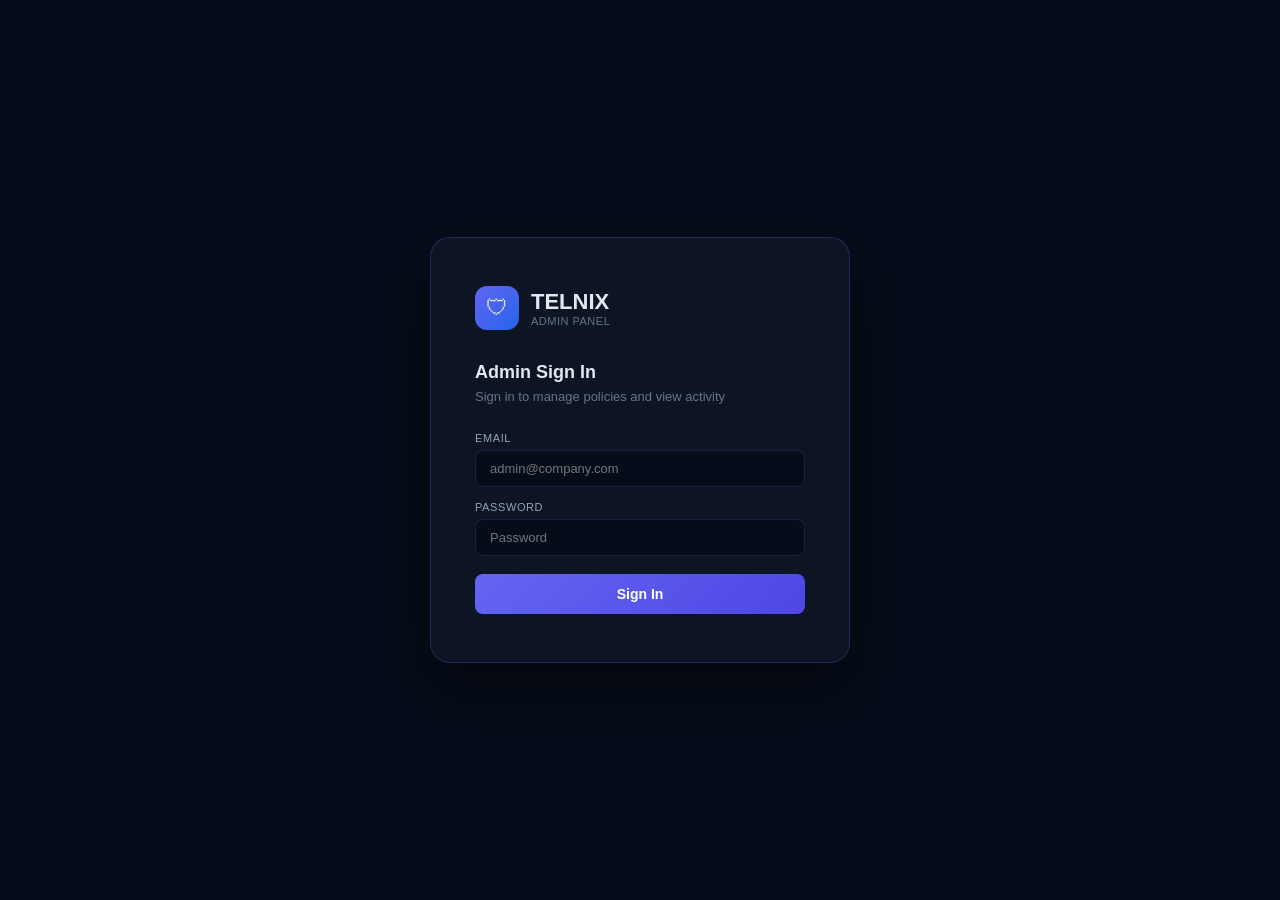
==== bypass.html @ 61a27089 "phase 3" ====
<!DOCTYPE html>
<html lang="en">
<head><meta charset="UTF-8"><meta name="viewport" content="width=device-width,initial-scale=1.0"><title>Telnix Bypass Codes</title><link rel="stylesheet" href="css/styles.css"></head>
<body><script type="module" src="js/bypassPage.js"></script></body>
</html>
---- css/styles.css ----
*,*::before,*::after{margin:0;padding:0;box-sizing:border-box}
body{background:#060d1a;font-family:-apple-system,BlinkMacSystemFont,"Segoe UI",Arial,sans-serif;color:#e2e8f0;min-height:100vh;font-size:14px}
#login-screen{display:flex;align-items:center;justify-content:center;min-height:100vh}
.login-card{background:#0d1424;border:1px solid rgba(99,102,241,.25);border-radius:20px;padding:48px 44px;width:420px;box-shadow:0 25px 60px rgba(0,0,0,.5)}
.logo-row{display:flex;align-items:center;gap:12px;margin-bottom:32px}
.logo-icon{width:44px;height:44px;background:linear-gradient(135deg,#6366f1,#2563eb);border-radius:12px;display:flex;align-items:center;justify-content:center;font-size:22px}
.logo-name{font-size:22px;font-weight:800}.logo-sub{font-size:11px;color:#64748b;letter-spacing:.5px}
h2{font-size:18px;font-weight:700;margin-bottom:6px}.sub{font-size:13px;color:#64748b;margin-bottom:28px}
label{display:block;font-size:11px;color:#94a3b8;text-transform:uppercase;letter-spacing:.6px;margin-bottom:6px}
input,select,textarea{width:100%;padding:10px 14px;background:#060d1a;border:1.5px solid rgba(99,102,241,.2);border-radius:8px;color:#e2e8f0;font-size:13px;outline:none;transition:border-color .15s;margin-bottom:14px;font-family:inherit}
input:focus,select:focus,textarea:focus{border-color:rgba(99,102,241,.6)}
textarea{resize:vertical;min-height:80px;line-height:1.6}
.btn{padding:9px 18px;border-radius:8px;font-size:13px;font-weight:600;cursor:pointer;border:none;transition:opacity .15s;display:inline-flex;align-items:center;gap:6px;font-family:inherit}
.btn:hover{opacity:.88}.btn:disabled{opacity:.5;cursor:not-allowed}
.btn-primary{background:linear-gradient(135deg,#6366f1,#4f46e5);color:#fff}
.btn-danger{background:rgba(239,68,68,.12);border:1px solid rgba(239,68,68,.3);color:#f87171}
.btn-success{background:rgba(16,185,129,.1);border:1px solid rgba(16,185,129,.3);color:#10b981}
.btn-ghost{background:transparent;border:1px solid rgba(255,255,255,.1);color:#94a3b8}
.btn-sm{padding:5px 12px;font-size:11px}
.btn-full{width:100%;padding:12px;font-size:14px;font-weight:700;margin-top:4px;justify-content:center}
.err{background:rgba(239,68,68,.08);border:1px solid rgba(239,68,68,.25);border-radius:8px;padding:10px 14px;font-size:13px;color:#f87171;margin-top:12px;display:none}
#app{display:none;flex-direction:row;min-height:100vh}
.sidebar{width:230px;background:#080f1e;border-right:1px solid rgba(255,255,255,.06);padding:20px 0;flex-shrink:0;display:flex;flex-direction:column;position:sticky;top:0;height:100vh;overflow-y:auto}
.sb-logo{padding:0 18px 18px;border-bottom:1px solid rgba(255,255,255,.06);margin-bottom:10px;display:flex;align-items:center;gap:10px}
.sb-logo .logo-icon{width:36px;height:36px;font-size:18px}.sb-logo .logo-name{font-size:18px;font-weight:800}
.sb-section{font-size:9px;color:#374151;text-transform:uppercase;letter-spacing:.8px;padding:14px 18px 4px;font-weight:700}
.nav{padding:8px 12px;font-size:13px;color:#64748b;cursor:pointer;transition:all .15s;display:flex;align-items:center;gap:8px;margin:1px 6px;border-radius:8px;user-select:none;text-decoration:none}
.nav:hover{color:#e2e8f0;background:rgba(255,255,255,.04)}.nav.active{color:#a5b4fc;background:rgba(99,102,241,.12)}
.sb-footer{margin-top:auto;padding:14px 16px;border-top:1px solid rgba(255,255,255,.06)}
.sb-user{font-size:12px;color:#94a3b8;margin-bottom:8px;word-break:break-all}
.main{flex:1;overflow-y:auto;padding:28px 32px}
.page{display:none}.page.active{display:block}
.page-header{display:flex;align-items:flex-start;justify-content:space-between;margin-bottom:24px;flex-wrap:wrap;gap:12px}
.page-title{font-size:22px;font-weight:800;color:#e2e8f0;margin-bottom:4px}
.page-sub{font-size:13px;color:#64748b}
.card{background:#0d1424;border:1px solid rgba(255,255,255,.08);border-radius:14px;padding:22px;margin-bottom:16px}
.card-title{font-size:14px;font-weight:700;color:#e2e8f0;margin-bottom:16px}
.stats{display:grid;grid-template-columns:repeat(6,1fr);gap:10px;margin-bottom:24px}
.stat{background:#0d1424;border:1px solid rgba(255,255,255,.08);border-radius:12px;padding:16px}
.dash-stat{cursor:pointer;transition:transform .1s,box-shadow .1s}
.dash-stat:hover{transform:translateY(-2px);box-shadow:0 4px 20px rgba(0,0,0,.3)}
.stat-num{font-size:26px;font-weight:800;margin-bottom:4px}
.stat-lbl{font-size:10px;color:#64748b;text-transform:uppercase;letter-spacing:.5px}
.stat-hint{font-size:9px;color:rgba(255,255,255,.2);margin-top:4px;letter-spacing:.3px}
.tbl-wrap{overflow-x:auto;border-radius:10px;border:1px solid rgba(255,255,255,.08)}
table{width:100%;border-collapse:collapse}
th{background:#0d1424;padding:10px 14px;font-size:11px;color:#64748b;text-transform:uppercase;letter-spacing:.5px;text-align:left;border-bottom:1px solid rgba(255,255,255,.08);white-space:nowrap}
td{padding:10px 14px;font-size:12px;color:#e2e8f0;border-bottom:1px solid rgba(255,255,255,.04);vertical-align:middle}
tr:last-child td{border-bottom:none}tr:hover td{background:rgba(255,255,255,.02)}
.loading{color:#64748b;font-size:13px;padding:40px;text-align:center}
.alert{padding:10px 14px;border-radius:8px;font-size:13px;margin-bottom:14px;display:none}
.alert-s{background:rgba(16,185,129,.08);border:1px solid rgba(16,185,129,.2);color:#10b981}
.alert-e{background:rgba(239,68,68,.08);border:1px solid rgba(239,68,68,.2);color:#f87171}
.badge{display:inline-block;padding:2px 8px;border-radius:10px;font-size:10px;font-weight:700;text-transform:uppercase}
.badge-block{background:rgba(239,68,68,.12);color:#f87171}
.badge-warn{background:rgba(245,158,11,.12);color:#fbbf24}
.badge-allow{background:rgba(16,185,129,.12);color:#10b981}
.badge-browse{background:rgba(96,165,250,.12);color:#60a5fa}
.badge-download{background:rgba(245,158,11,.12);color:#fbbf24}
.modal-bg{display:none;position:fixed;inset:0;background:rgba(0,0,0,.75);z-index:1000;align-items:center;justify-content:center;overflow-y:auto;padding:20px}
.modal-bg.open{display:flex}
.modal{background:#0d1424;border:1px solid rgba(99,102,241,.3);border-radius:16px;padding:28px;width:660px;max-width:96vw;max-height:90vh;overflow-y:auto}
.modal-sm{width:420px}.modal-title{font-size:16px;font-weight:800;color:#e2e8f0;margin-bottom:20px}
.modal-footer{display:flex;gap:10px;justify-content:flex-end;margin-top:20px;padding-top:16px;border-top:1px solid rgba(255,255,255,.06)}
.grid2{display:grid;grid-template-columns:1fr 1fr;gap:12px}
.type-cards{display:grid;grid-template-columns:repeat(4,1fr);gap:8px;margin-bottom:16px}
.pm-type-card{padding:10px;border-radius:10px;border:1.5px solid rgba(255,255,255,.07);cursor:pointer;text-align:center;transition:.1s}
.pm-type-card.sel{border-color:rgba(99,102,241,.5);background:rgba(99,102,241,.08)}
.type-card-icon{font-size:18px;margin-bottom:3px}.type-card-name{font-size:11px;font-weight:700;color:#e2e8f0}
.type-card-sub{font-size:9px;color:#64748b;margin-top:1px}
.action-btns,.act-btns{display:flex;gap:8px;margin-bottom:14px}
.abtn{flex:1;padding:9px;border-radius:8px;border:1.5px solid rgba(255,255,255,.08);cursor:pointer;text-align:center;font-size:12px;font-weight:700;transition:.1s;background:transparent;color:#94a3b8;font-family:inherit}
.abtn.sel-block{border-color:rgba(239,68,68,.5);background:rgba(239,68,68,.08);color:#f87171}
.abtn.sel-warn{border-color:rgba(245,158,11,.5);background:rgba(245,158,11,.08);color:#fbbf24}
.abtn.sel-allow{border-color:rgba(16,185,129,.5);background:rgba(16,185,129,.08);color:#10b981}
.abtn.sel-act{border-color:rgba(99,102,241,.5);background:rgba(99,102,241,.08);color:#a5b4fc}
.chip-wrap{display:flex;flex-wrap:wrap;gap:6px;padding:8px;background:#060d1a;border:1px solid rgba(255,255,255,.06);border-radius:8px;min-height:36px;margin-bottom:8px}
.chip{display:inline-flex;align-items:center;gap:4px;padding:3px 9px;border-radius:14px;font-size:11px;font-weight:600;background:rgba(99,102,241,.12);color:#a5b4fc;border:1px solid rgba(99,102,241,.25)}
.chip button{background:none;border:none;color:currentColor;cursor:pointer;font-size:10px;padding:0;opacity:.7}
.cat-list{max-height:180px;overflow-y:auto;background:#060d1a;border:1px solid rgba(255,255,255,.06);border-radius:8px;padding:6px}
.cat-item{display:flex;align-items:center;gap:8px;padding:6px 8px;border-radius:6px;cursor:pointer;font-size:12px;color:#94a3b8;transition:.1s}
.cat-item:hover{background:rgba(99,102,241,.1);color:#e2e8f0}.cat-item.selected{background:rgba(99,102,241,.15);color:#a5b4fc}
.cat-item input[type=checkbox]{width:14px;height:14px;accent-color:#6366f1;cursor:pointer;margin:0;flex-shrink:0}
.pol-group{background:#0a1120;border:1px solid rgba(255,255,255,.06);border-radius:12px;margin-bottom:14px}
.pol-group-hdr{display:flex;align-items:center;gap:10px;padding:12px 16px}
.pol-group-name{font-size:13px;font-weight:700;color:#a5b4fc;flex:1}
.pol-row{display:grid;grid-template-columns:1fr auto auto auto auto auto auto auto;gap:8px;align-items:center;padding:10px 16px;border-top:1px solid rgba(255,255,255,.04)}
.pol-name{font-size:13px;font-weight:600;color:#e2e8f0}
.toggle{width:38px;height:22px;border-radius:11px;position:relative;cursor:pointer;border:none;flex-shrink:0;transition:background .2s;background:#1e293b}
.toggle.on{background:#6366f1}
.toggle::after{content:"";position:absolute;top:3px;left:3px;width:16px;height:16px;border-radius:50%;background:#fff;transition:left .2s}
.toggle.on::after{left:19px}
.hid{display:none!important}
.filter-chip{display:inline-flex;align-items:center;gap:6px;background:rgba(99,102,241,.12);border:1px solid rgba(99,102,241,.3);border-radius:20px;padding:4px 10px;font-size:11px;font-weight:600;color:#a5b4fc}
.filter-chip-x{background:none;border:none;color:#64748b;cursor:pointer;font-size:10px;padding:0;line-height:1}
.filter-chip-x:hover{color:#f87171}
.fdd-item,.lf-item{padding:8px 14px;font-size:12px;color:#cbd5e1;cursor:pointer;transition:background .1s}
.fdd-item:hover,.lf-item:hover{background:rgba(99,102,241,.15);color:#e2e8f0}
/* Schedule day buttons */
.pm-day-btn{padding:5px 10px;border-radius:6px;border:1px solid rgba(255,255,255,.1);background:transparent;color:#64748b;font-size:11px;font-weight:600;cursor:pointer;transition:.1s;font-family:inherit}
.pm-day-btn.active{border-color:rgba(99,102,241,.5);background:rgba(99,102,241,.12);color:#a5b4fc}
/* Investigation panel */
#inv-overlay{display:none;position:fixed;inset:0;background:rgba(0,0,0,.5);z-index:2000}
#inv-overlay.open{display:block}
#inv-panel{position:fixed;top:0;right:-520px;width:480px;max-width:95vw;height:100vh;background:#0b1120;border-left:1px solid rgba(99,102,241,.3);z-index:2001;overflow-y:auto;transition:right .25s cubic-bezier(.4,0,.2,1);box-shadow:-6px 0 40px rgba(0,0,0,.6)}
#inv-panel.open{right:0}
@keyframes pulse{0%,100%{opacity:1}50%{opacity:.4}}

/* ── Log filter buttons ──────────────────────────────────────────────────── */
.log-filter-btn {
  padding: 7px 14px;
  background: rgba(30,41,59,.6);
  border: 1px solid rgba(255,255,255,.1);
  border-radius: 8px;
  color: #94a3b8;
  font-size: 12px;
  font-weight: 600;
  cursor: pointer;
  transition: all .15s;
  white-space: nowrap;
}
.log-filter-btn:hover { background: rgba(99,102,241,.1); border-color: rgba(99,102,241,.3); color: #a5b4fc; }
.log-filter-btn.active { background: rgba(99,102,241,.15); border-color: rgba(99,102,241,.5); color: #a5b4fc; }

.filter-panel {
  display: none;
  position: absolute;
  top: 38px;
  left: 0;
  background: #0d1424;
  border: 1px solid rgba(99,102,241,.3);
  border-radius: 12px;
  width: 220px;
  z-index: 600;
  box-shadow: 0 12px 40px rgba(0,0,0,.7);
  padding: 12px;
}
.filter-panel.open { display: block; }

.fp-title {
  font-size: 10px;
  font-weight: 700;
  color: #475569;
  text-transform: uppercase;
  letter-spacing: .8px;
  margin-bottom: 10px;
}
.fp-opt {
  display: flex;
  align-items: center;
  gap: 8px;
  padding: 7px 8px;
  border-radius: 7px;
  font-size: 12px;
  color: #94a3b8;
  cursor: pointer;
  transition: background .1s;
  margin-bottom: 2px;
}
.fp-opt:hover { background: rgba(255,255,255,.05); color: #e2e8f0; }
.fp-opt input[type=checkbox], .fp-opt input[type=radio] {
  width: 14px; height: 14px;
  accent-color: #6366f1;
  cursor: pointer;
  flex-shrink: 0;
  margin: 0;
}
.fp-apply {
  width: 100%;
  margin-top: 10px;
  padding: 8px;
  background: linear-gradient(135deg,#6366f1,#4f46e5);
  border: none;
  border-radius: 8px;
  color: #fff;
  font-size: 12px;
  font-weight: 700;
  cursor: pointer;
  transition: opacity .15s;
}
.fp-apply:hover { opacity: .88; }

/* Calendar */
.cal-grid { display: grid; grid-template-columns: repeat(7,1fr); gap: 2px; margin-top: 6px; }
.cal-header { display: flex; align-items: center; justify-content: space-between; margin-bottom: 8px; }
.cal-month { font-size: 13px; font-weight: 700; color: #e2e8f0; }
.cal-nav { background: none; border: 1px solid rgba(255,255,255,.1); color: #94a3b8; border-radius: 6px; width: 26px; height: 26px; cursor: pointer; font-size: 14px; display: flex; align-items: center; justify-content: center; }
.cal-nav:hover { background: rgba(255,255,255,.06); }
.cal-day-hdr { font-size: 9px; color: #475569; text-align: center; padding: 2px 0; font-weight: 700; }
.cal-day {
  aspect-ratio: 1;
  display: flex; align-items: center; justify-content: center;
  font-size: 11px; color: #94a3b8;
  border-radius: 6px;
  cursor: pointer;
  transition: all .1s;
}
.cal-day:hover { background: rgba(99,102,241,.2); color: #e2e8f0; }
.cal-day.today { border: 1px solid rgba(99,102,241,.4); color: #a5b4fc; }
.cal-day.selected-start, .cal-day.selected-end { background: #6366f1 !important; color: #fff !important; font-weight: 700; }
.cal-day.in-range { background: rgba(99,102,241,.15); color: #c7d2fe; }
.cal-day.other-month { opacity: .3; }
.cal-day.empty { cursor: default; }
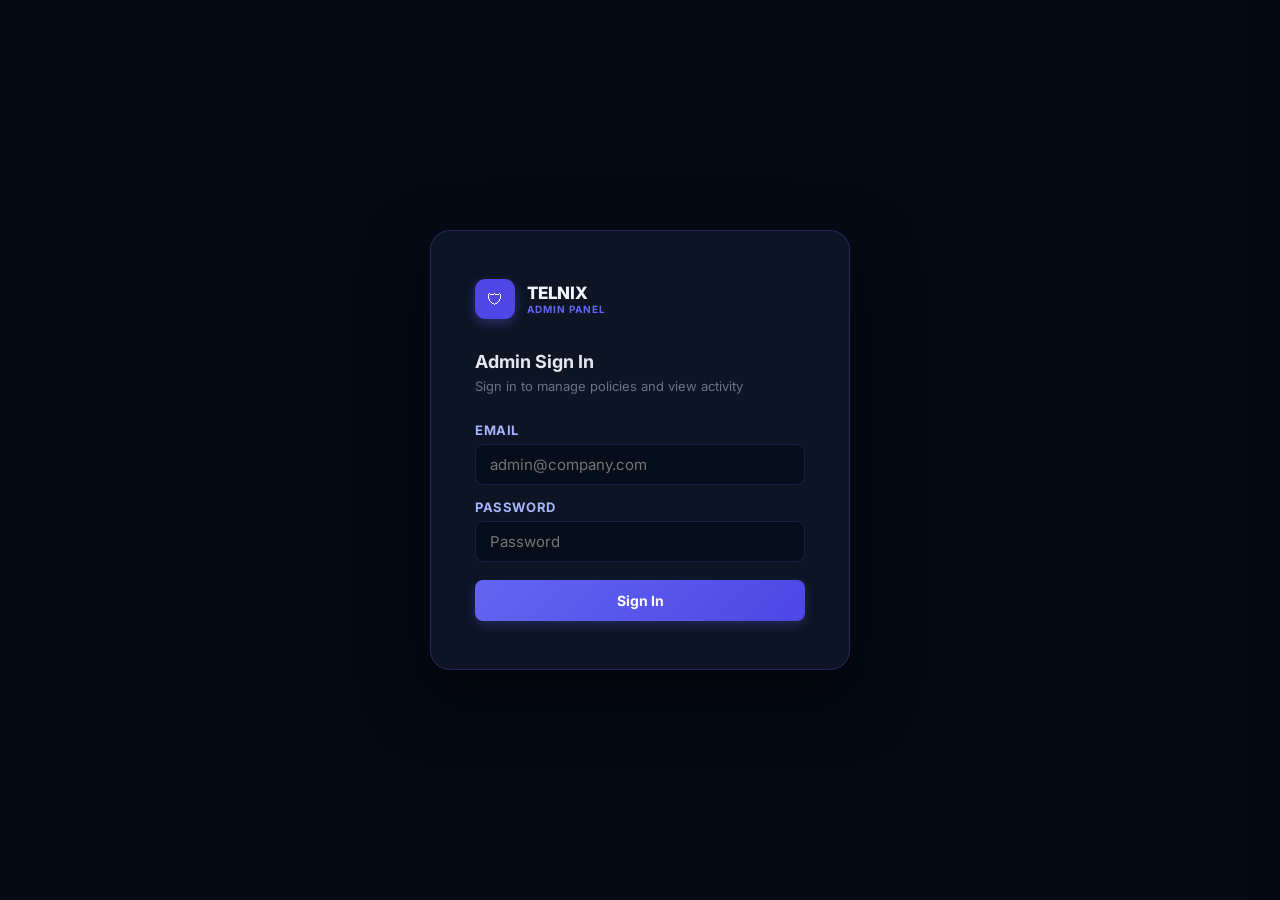
==== commit 49d9cd0c: "Ui Update" ====
--- a/bypass.html
+++ b/bypass.html
@@ -1,5 +1,6 @@
 <!DOCTYPE html>
 <html lang="en">
-<head><meta charset="UTF-8"><meta name="viewport" content="width=device-width,initial-scale=1.0"><title>Telnix Bypass Codes</title><link rel="stylesheet" href="css/styles.css"></head>
+<head><meta charset="UTF-8"><meta name="viewport" content="width=device-width,initial-scale=1.0"><title>Telnix Bypass Codes</title><link rel="stylesheet" href="css/styles.css"><link rel="preconnect" href="https://fonts.googleapis.com"><link rel="preconnect" href="https://fonts.gstatic.com" crossorigin><link href="https://fonts.googleapis.com/css2?family=Inter:wght@300;400;500;600;700;800;900</head>family=JetBrains+Mono:wght@400;500;600</head>display=swap" rel="stylesheet">
+</head>
 <body><script type="module" src="js/bypassPage.js"></script></body>
 </html>
--- a/css/styles.css
+++ b/css/styles.css
@@ -1,53 +1,90 @@
+@import url('https://fonts.googleapis.com/css2?family=Inter:ital,opsz,wght@0,14..32,300;0,14..32,400;0,14..32,500;0,14..32,600;0,14..32,700;0,14..32,800;0,14..32,900;1,14..32,400&family=JetBrains+Mono:wght@400;500;600&display=swap');
 *,*::before,*::after{margin:0;padding:0;box-sizing:border-box}
-body{background:#060d1a;font-family:-apple-system,BlinkMacSystemFont,"Segoe UI",Arial,sans-serif;color:#e2e8f0;min-height:100vh;font-size:14px}
+body{background:#040914;font-family:'Inter',ui-sans-serif,system-ui,-apple-system,BlinkMacSystemFont,sans-serif;color:#e2e8f0;min-height:100vh;font-size:16px}
 #login-screen{display:flex;align-items:center;justify-content:center;min-height:100vh}
 .login-card{background:#0d1424;border:1px solid rgba(99,102,241,.25);border-radius:20px;padding:48px 44px;width:420px;box-shadow:0 25px 60px rgba(0,0,0,.5)}
 .logo-row{display:flex;align-items:center;gap:12px;margin-bottom:32px}
-.logo-icon{width:44px;height:44px;background:linear-gradient(135deg,#6366f1,#2563eb);border-radius:12px;display:flex;align-items:center;justify-content:center;font-size:22px}
-.logo-name{font-size:22px;font-weight:800}.logo-sub{font-size:11px;color:#64748b;letter-spacing:.5px}
+.logo-icon{width:40px;height:40px;background:#4f46e5;border-radius:10px;display:flex;align-items:center;justify-content:center;color:#fff;flex-shrink:0;box-shadow:0 4px 12px rgba(99,102,241,.35)}
+.logo-name{font-size:17px;font-weight:800;letter-spacing:-.01em;color:#f1f5f9}.logo-sub{font-size:10px;color:#6366f1;letter-spacing:.1em;font-weight:700;text-transform:uppercase}
 h2{font-size:18px;font-weight:700;margin-bottom:6px}.sub{font-size:13px;color:#64748b;margin-bottom:28px}
-label{display:block;font-size:11px;color:#94a3b8;text-transform:uppercase;letter-spacing:.6px;margin-bottom:6px}
-input,select,textarea{width:100%;padding:10px 14px;background:#060d1a;border:1.5px solid rgba(99,102,241,.2);border-radius:8px;color:#e2e8f0;font-size:13px;outline:none;transition:border-color .15s;margin-bottom:14px;font-family:inherit}
+label{display:block;font-size:13px;color:#a5b4fc;text-transform:uppercase;letter-spacing:.6px;margin-bottom:6px;font-weight:700}
+input,select,textarea{width:100%;padding:10px 14px;background:#060d1a;border:1.5px solid rgba(99,102,241,.2);border-radius:8px;color:#e2e8f0;font-size:15px;outline:none;transition:border-color .15s;margin-bottom:14px;font-family:inherit}
 input:focus,select:focus,textarea:focus{border-color:rgba(99,102,241,.6)}
 textarea{resize:vertical;min-height:80px;line-height:1.6}
-.btn{padding:9px 18px;border-radius:8px;font-size:13px;font-weight:600;cursor:pointer;border:none;transition:opacity .15s;display:inline-flex;align-items:center;gap:6px;font-family:inherit}
+.btn{padding:9px 18px;border-radius:8px;font-size:15px;font-weight:700;cursor:pointer;border:none;transition:opacity .15s;display:inline-flex;align-items:center;gap:6px;font-family:inherit}
 .btn:hover{opacity:.88}.btn:disabled{opacity:.5;cursor:not-allowed}
-.btn-primary{background:linear-gradient(135deg,#6366f1,#4f46e5);color:#fff}
+.btn-primary{background:linear-gradient(135deg,#6366f1,#4f46e5);color:#fff;box-shadow:0 4px 12px rgba(99,102,241,.25)}
 .btn-danger{background:rgba(239,68,68,.12);border:1px solid rgba(239,68,68,.3);color:#f87171}
 .btn-success{background:rgba(16,185,129,.1);border:1px solid rgba(16,185,129,.3);color:#10b981}
 .btn-ghost{background:transparent;border:1px solid rgba(255,255,255,.1);color:#94a3b8}
-.btn-sm{padding:5px 12px;font-size:11px}
+.btn-sm{padding:5px 12px;font-size:13px}
 .btn-full{width:100%;padding:12px;font-size:14px;font-weight:700;margin-top:4px;justify-content:center}
 .err{background:rgba(239,68,68,.08);border:1px solid rgba(239,68,68,.25);border-radius:8px;padding:10px 14px;font-size:13px;color:#f87171;margin-top:12px;display:none}
 #app{display:none;flex-direction:row;min-height:100vh}
-.sidebar{width:230px;background:#080f1e;border-right:1px solid rgba(255,255,255,.06);padding:20px 0;flex-shrink:0;display:flex;flex-direction:column;position:sticky;top:0;height:100vh;overflow-y:auto}
-.sb-logo{padding:0 18px 18px;border-bottom:1px solid rgba(255,255,255,.06);margin-bottom:10px;display:flex;align-items:center;gap:10px}
-.sb-logo .logo-icon{width:36px;height:36px;font-size:18px}.sb-logo .logo-name{font-size:18px;font-weight:800}
-.sb-section{font-size:9px;color:#374151;text-transform:uppercase;letter-spacing:.8px;padding:14px 18px 4px;font-weight:700}
-.nav{padding:8px 12px;font-size:13px;color:#64748b;cursor:pointer;transition:all .15s;display:flex;align-items:center;gap:8px;margin:1px 6px;border-radius:8px;user-select:none;text-decoration:none}
-.nav:hover{color:#e2e8f0;background:rgba(255,255,255,.04)}.nav.active{color:#a5b4fc;background:rgba(99,102,241,.12)}
-.sb-footer{margin-top:auto;padding:14px 16px;border-top:1px solid rgba(255,255,255,.06)}
-.sb-user{font-size:12px;color:#94a3b8;margin-bottom:8px;word-break:break-all}
+.sidebar{width:248px;background:#060d1a;border-right:1px solid rgba(255,255,255,.06);padding:20px 0;flex-shrink:0;display:flex;flex-direction:column;position:sticky;top:0;height:100vh;overflow-y:auto}
+.sb-logo{padding:20px 16px 16px;border-bottom:1px solid rgba(255,255,255,.05);margin-bottom:8px;display:flex;align-items:center;justify-content:space-between;gap:10px}
+.sb-logo-brand{display:flex;align-items:center;gap:10px;min-width:0}
+.sb-logo .logo-icon{width:36px;height:36px}.sb-logo .logo-name{font-size:16px;font-weight:800}
+.theme-toggle{width:54px;height:24px;border-radius:999px;border:1px solid rgba(255,255,255,.12);background:linear-gradient(180deg,rgba(255,255,255,.06),rgba(255,255,255,.02));display:flex;align-items:center;justify-content:space-between;padding:0 7px;color:#94a3b8;cursor:pointer;flex-shrink:0;transition:background .18s,border-color .18s,color .18s,box-shadow .18s;box-shadow:inset 0 0 0 1px rgba(0,0,0,.08);position:relative;overflow:hidden}
+.theme-toggle:hover{border-color:rgba(99,102,241,.35);background:linear-gradient(180deg,rgba(99,102,241,.12),rgba(99,102,241,.06));color:#e2e8f0;box-shadow:0 0 0 3px rgba(99,102,241,.08)}
+.theme-toggle:focus-visible{outline:none;box-shadow:0 0 0 3px rgba(99,102,241,.14)}
+.theme-toggle-thumb{position:absolute;top:2px;left:2px;width:18px;height:18px;border-radius:999px;background:linear-gradient(180deg,#ffffff,#dbe5ff);box-shadow:0 1px 4px rgba(0,0,0,.22);transition:transform .2s ease, background .18s ease}
+.theme-toggle.is-light .theme-toggle-thumb{transform:translateX(30px);background:linear-gradient(180deg,#fff7d1,#ffd76a)}
+.theme-icon{font-size:12px;line-height:1;transition:opacity .15s,color .15s;position:relative;z-index:1}
+.sb-section{font-size:10px;color:#334155;text-transform:uppercase;letter-spacing:.12em;padding:14px 16px 5px;font-weight:700}
+.nav{padding:9px 12px;font-size:13.5px;font-weight:500;color:#64748b;cursor:pointer;transition:all .15s;display:flex;align-items:center;gap:10px;margin:1px 8px;border-radius:9px;user-select:none;text-decoration:none;letter-spacing:.01em}
+.nav:hover{color:#cbd5e1;background:rgba(255,255,255,.05)}.nav.active{color:#818cf8;background:rgba(99,102,241,.10);border:1px solid rgba(99,102,241,.18);box-shadow:0 1px 4px rgba(79,70,229,.10)}
+.sb-footer{margin-top:auto;padding:14px 14px 16px;border-top:1px solid rgba(255,255,255,.05);background:#040914}
+.sb-user{font-size:11.5px;font-weight:500;color:#cbd5e1;white-space:nowrap;overflow:hidden;text-overflow:ellipsis;max-width:130px;line-height:1.3}
 .main{flex:1;overflow-y:auto;padding:28px 32px}
+.toolbar-search{display:flex;align-items:center;gap:8px;background:#060d1a;border:1px solid rgba(99,102,241,.3);border-radius:8px;padding:7px 12px;flex:1}
+.toolbar-search.compact{padding:6px 10px}
+.toolbar-search-icon{color:#64748b;font-size:13px;flex-shrink:0}
+.toolbar-search-input{background:transparent !important;border:none !important;outline:none !important;color:#e2e8f0 !important;font-size:14px;width:100%;min-width:0;margin:0 !important;padding:0 !important}
+.toolbar-search-input.policy{font-size:15px}
+.soft-count{font-size:14px;color:#94a3b8;background:rgba(255,255,255,.04);border:1px solid rgba(255,255,255,.08);border-radius:20px;padding:5px 14px;white-space:nowrap;font-weight:600}
+.pol-group-head{background:#0a1120;border-radius:10px}
+.pol-group-subhead{background:rgba(255,255,255,.02);border-bottom:1px solid rgba(255,255,255,.04)}
+.surface-menu{background:#0d1424;border:1px solid rgba(99,102,241,.3);border-radius:10px;box-shadow:0 8px 32px rgba(0,0,0,.7);overflow:hidden}
+.surface-menu.soft{border-radius:12px}
+.search-chip-input{display:flex;flex-wrap:wrap;gap:4px;align-items:center;padding:6px 10px;background:#060d1a;border:1.5px solid rgba(99,102,241,.2);border-radius:8px;min-height:38px;cursor:text;transition:border-color .15s}
+.search-chip-field{color:#e2e8f0}
+.search-chip-dd{display:none;position:absolute;top:calc(100% + 4px);left:0;right:0;background:#0d1424;border:1px solid rgba(99,102,241,.3);border-radius:10px;max-height:200px;overflow-y:auto;z-index:9999;box-shadow:0 8px 32px rgba(0,0,0,.6)}
+.search-chip{display:inline-flex;align-items:center;gap:4px;padding:2px 8px;border-radius:12px;font-size:11px;font-weight:600;background:rgba(99,102,241,.15);color:#a5b4fc;border:1px solid rgba(99,102,241,.3)}
+.policy-source-panel,.policy-schedule-panel{background:#0a1120;border:1px solid rgba(255,255,255,.06);border-radius:12px;padding:16px;margin-bottom:16px;box-shadow:inset 0 1px 0 rgba(255,255,255,.02)}
+.policy-schedule-panel{border-radius:10px;padding:14px;margin-bottom:14px}
+.policy-board-shell{background:#0d1424;border:1px solid rgba(255,255,255,.08);border-radius:18px;padding:14px 14px 6px;box-shadow:0 18px 40px rgba(2,6,23,.28);margin-top:8px}
+.policy-board-shell #pol-con{min-height:120px}
+.noise-domain-row{display:flex;align-items:center;justify-content:space-between;padding:10px 14px;background:#060d1a;border:1px solid rgba(255,255,255,.06);border-radius:8px;margin-bottom:6px}
+.category-exclusions-panel{background:#180d12;border:1px solid rgba(239,68,68,.34);border-radius:10px;padding:14px;margin-bottom:14px;box-shadow:inset 0 1px 0 rgba(255,255,255,.02)}
+.inv-panel-head{display:flex;justify-content:space-between;align-items:center;padding:18px 20px;border-bottom:1px solid rgba(255,255,255,.06);position:sticky;top:0;background:#0b1120;z-index:2}
+.inv-panel-title{font-size:14px;font-weight:800;color:#e2e8f0}
+#inv-close{background:rgba(239,68,68,.08);border:1px solid rgba(239,68,68,.2);color:#f87171;border-radius:8px;padding:6px 12px;font-size:12px;cursor:pointer;font-weight:700}
+.tester-card{border-radius:10px;padding:10px 14px;margin-bottom:6px}
+.tester-card.dark{background:#0d1424;border:1px solid rgba(255,255,255,.06)}
+.stat-chip{display:inline-flex;align-items:center;gap:6px;padding:7px 12px;border-radius:999px;border:1px solid transparent;font-size:12px;font-weight:700;line-height:1}
+.stat-chip-click{transition:transform .12s ease,box-shadow .12s ease,border-color .12s ease}
+.stat-chip-click:hover{transform:translateY(-1px);box-shadow:0 6px 16px rgba(15,23,42,.16);border-color:rgba(255,255,255,.1)}
+.stat-chip-active{border-color:currentColor;box-shadow:0 0 0 3px rgba(99,102,241,.08)}
 .page{display:none}.page.active{display:block}
 .page-header{display:flex;align-items:flex-start;justify-content:space-between;margin-bottom:24px;flex-wrap:wrap;gap:12px}
-.page-title{font-size:22px;font-weight:800;color:#e2e8f0;margin-bottom:4px}
-.page-sub{font-size:13px;color:#64748b}
-.card{background:#0d1424;border:1px solid rgba(255,255,255,.08);border-radius:14px;padding:22px;margin-bottom:16px}
-.card-title{font-size:14px;font-weight:700;color:#e2e8f0;margin-bottom:16px}
+.page-title{font-size:22px;font-weight:700;color:#f1f5f9;margin-bottom:4px;letter-spacing:-.015em}
+.page-sub{font-size:15px;color:#94a3b8}
+.card{background:#0a1120;border:1px solid rgba(255,255,255,.07);border-radius:14px;padding:22px;margin-bottom:16px}
+.card-title{font-size:16px;font-weight:500;color:#e2e8f0;margin-bottom:16px}
 .stats{display:grid;grid-template-columns:repeat(6,1fr);gap:10px;margin-bottom:24px}
-.stat{background:#0d1424;border:1px solid rgba(255,255,255,.08);border-radius:12px;padding:16px}
+.stat{background:#0a1120;border:1px solid rgba(255,255,255,.07);border-radius:12px;padding:18px}
 .dash-stat{cursor:pointer;transition:transform .1s,box-shadow .1s}
 .dash-stat:hover{transform:translateY(-2px);box-shadow:0 4px 20px rgba(0,0,0,.3)}
-.stat-num{font-size:26px;font-weight:800;margin-bottom:4px}
-.stat-lbl{font-size:10px;color:#64748b;text-transform:uppercase;letter-spacing:.5px}
+.stat-num{font-size:28px;font-weight:800;margin-bottom:4px;letter-spacing:-.02em}
+.stat-lbl{font-size:10px;color:#475569;text-transform:uppercase;letter-spacing:.08em;font-weight:600}
 .stat-hint{font-size:9px;color:rgba(255,255,255,.2);margin-top:4px;letter-spacing:.3px}
-.tbl-wrap{overflow-x:auto;border-radius:10px;border:1px solid rgba(255,255,255,.08)}
+.tbl-wrap{overflow-x:auto;border-radius:12px;border:1px solid rgba(255,255,255,.06)}
 table{width:100%;border-collapse:collapse}
-th{background:#0d1424;padding:10px 14px;font-size:11px;color:#64748b;text-transform:uppercase;letter-spacing:.5px;text-align:left;border-bottom:1px solid rgba(255,255,255,.08);white-space:nowrap}
-td{padding:10px 14px;font-size:12px;color:#e2e8f0;border-bottom:1px solid rgba(255,255,255,.04);vertical-align:middle}
+th{background:#0a1120;padding:10px 14px;font-size:11px;font-weight:700;color:#6366f1;text-transform:uppercase;letter-spacing:.08em;text-align:left;border-bottom:1px solid rgba(255,255,255,.06);white-space:nowrap}
+td{padding:11px 14px;font-size:13.5px;color:#e2e8f0;border-bottom:1px solid rgba(255,255,255,.04);vertical-align:middle;line-height:1.4}
 tr:last-child td{border-bottom:none}tr:hover td{background:rgba(255,255,255,.02)}
-.loading{color:#64748b;font-size:13px;padding:40px;text-align:center}
+.loading{color:#94a3b8;font-size:15px;padding:40px;text-align:center}
 .alert{padding:10px 14px;border-radius:8px;font-size:13px;margin-bottom:14px;display:none}
 .alert-s{background:rgba(16,185,129,.08);border:1px solid rgba(16,185,129,.2);color:#10b981}
 .alert-e{background:rgba(239,68,68,.08);border:1px solid rgba(239,68,68,.2);color:#f87171}
@@ -57,16 +94,18 @@
 .badge-allow{background:rgba(16,185,129,.12);color:#10b981}
 .badge-browse{background:rgba(96,165,250,.12);color:#60a5fa}
 .badge-download{background:rgba(245,158,11,.12);color:#fbbf24}
+.badge-upload{background:rgba(34,197,94,.12);color:#22c55e}
 .modal-bg{display:none;position:fixed;inset:0;background:rgba(0,0,0,.75);z-index:1000;align-items:center;justify-content:center;overflow-y:auto;padding:20px}
 .modal-bg.open{display:flex}
-.modal{background:#0d1424;border:1px solid rgba(99,102,241,.3);border-radius:16px;padding:28px;width:660px;max-width:96vw;max-height:90vh;overflow-y:auto}
-.modal-sm{width:420px}.modal-title{font-size:16px;font-weight:800;color:#e2e8f0;margin-bottom:20px}
+.modal{background:#0a1120;border:1px solid rgba(99,102,241,.3);border-radius:16px;padding:28px;width:660px;max-width:96vw;max-height:90vh;overflow-y:auto}
+.modal-sm{width:420px}.modal-title{font-size:18px;font-weight:900;color:#e2e8f0;margin-bottom:20px}
 .modal-footer{display:flex;gap:10px;justify-content:flex-end;margin-top:20px;padding-top:16px;border-top:1px solid rgba(255,255,255,.06)}
 .grid2{display:grid;grid-template-columns:1fr 1fr;gap:12px}
 .type-cards{display:grid;grid-template-columns:repeat(4,1fr);gap:8px;margin-bottom:16px}
-.pm-type-card{padding:10px;border-radius:10px;border:1.5px solid rgba(255,255,255,.07);cursor:pointer;text-align:center;transition:.1s}
-.pm-type-card.sel{border-color:rgba(99,102,241,.5);background:rgba(99,102,241,.08)}
-.type-card-icon{font-size:18px;margin-bottom:3px}.type-card-name{font-size:11px;font-weight:700;color:#e2e8f0}
+.pm-type-card{padding:12px 10px;border-radius:12px;border:1.5px solid rgba(255,255,255,.08);cursor:pointer;text-align:center;transition:.14s;background:linear-gradient(180deg,rgba(255,255,255,.02),rgba(255,255,255,.01));box-shadow:inset 0 1px 0 rgba(255,255,255,.02)}
+.pm-type-card:hover{border-color:rgba(99,102,241,.28);background:rgba(99,102,241,.05);transform:translateY(-1px)}
+.pm-type-card.sel{border-color:rgba(99,102,241,.5);background:rgba(99,102,241,.08);box-shadow:0 10px 24px rgba(79,70,229,.16)}
+.type-card-icon{width:34px;height:34px;margin:0 auto 8px;border-radius:10px;display:flex;align-items:center;justify-content:center;font-size:18px;background:rgba(99,102,241,.12);color:#c7d2fe;border:1px solid rgba(99,102,241,.18)}.type-card-name{font-size:11px;font-weight:700;color:#e2e8f0}
 .type-card-sub{font-size:9px;color:#64748b;margin-top:1px}
 .action-btns,.act-btns{display:flex;gap:8px;margin-bottom:14px}
 .abtn{flex:1;padding:9px;border-radius:8px;border:1.5px solid rgba(255,255,255,.08);cursor:pointer;text-align:center;font-size:12px;font-weight:700;transition:.1s;background:transparent;color:#94a3b8;font-family:inherit}
@@ -83,9 +122,34 @@
 .cat-item input[type=checkbox]{width:14px;height:14px;accent-color:#6366f1;cursor:pointer;margin:0;flex-shrink:0}
 .pol-group{background:#0a1120;border:1px solid rgba(255,255,255,.06);border-radius:12px;margin-bottom:14px}
 .pol-group-hdr{display:flex;align-items:center;gap:10px;padding:12px 16px}
-.pol-group-name{font-size:13px;font-weight:700;color:#a5b4fc;flex:1}
+.pol-group-name{font-size:15px;font-weight:800;color:#a5b4fc;flex:1}
 .pol-row{display:grid;grid-template-columns:1fr auto auto auto auto auto auto auto;gap:8px;align-items:center;padding:10px 16px;border-top:1px solid rgba(255,255,255,.04)}
-.pol-name{font-size:13px;font-weight:600;color:#e2e8f0}
+.pol-name{font-size:15px;font-weight:700;color:#e2e8f0}
+.pol-group-wrap table{border-collapse:separate !important;border-spacing:0 4px}
+.pol-group-head td,.pol-group-subhead th{border-left:1px solid rgba(255,255,255,.06);border-right:1px solid rgba(255,255,255,.06)}
+.pol-group-head td{background:#0f1729;border-top:1px solid rgba(255,255,255,.06);border-bottom:1px solid rgba(255,255,255,.06);box-shadow:0 10px 24px rgba(2,6,23,.18)}
+.pol-group-subhead th{background:rgba(255,255,255,.03);border-top:1px solid rgba(255,255,255,.04);border-bottom:1px solid rgba(255,255,255,.04)}
+.pol-group-subhead th{font-size:11px !important;color:#374151 !important;text-align:left !important;padding:8px !important;font-weight:650 !important}
+.pol-group-head td:first-child,.pol-group-subhead th:first-child{border-top-left-radius:10px;border-bottom-left-radius:10px}
+.pol-group-head td:last-child,.pol-group-subhead th:last-child{border-top-right-radius:10px;border-bottom-right-radius:10px}
+.pol-tr td{background:#0d1424;border-top:1px solid rgba(255,255,255,.06);border-bottom:1px solid rgba(255,255,255,.06);transition:background .14s ease,border-color .14s ease,box-shadow .14s ease;padding-top:8px;padding-bottom:8px}
+.pol-tr td{font-weight:400 !important;font-size:12px !important;color:#e2e8f0 !important}
+.pol-tr td:first-child{border-left:1px solid rgba(255,255,255,.06);border-top-left-radius:10px;border-bottom-left-radius:10px}
+.pol-tr td:last-child{border-right:1px solid rgba(255,255,255,.06);border-top-right-radius:10px;border-bottom-right-radius:10px}
+.pol-tr:hover td{background:#111a2e;border-color:rgba(99,102,241,.18)}
+.pol-cond-text{color:#64748b}
+.pol-menu-btn{width:32px;height:32px;border-radius:10px;border:1px solid rgba(255,255,255,.08);background:#111827;color:#cbd5e1;display:inline-flex;align-items:center;justify-content:center;cursor:pointer;transition:background .14s ease,border-color .14s ease,color .14s ease,box-shadow .14s ease}
+.pol-menu-btn:hover{background:#172036;border-color:rgba(99,102,241,.28);color:#ffffff;box-shadow:0 8px 18px rgba(2,6,23,.22)}
+.pol-dd-item{padding:11px 14px;font-size:12px;color:#cbd5e1;cursor:pointer;transition:background .12s ease,color .12s ease;border-bottom:1px solid rgba(255,255,255,.05)}
+.pol-dd-item:last-child{border-bottom:none}
+.pol-dd-item:hover{background:rgba(99,102,241,.12);color:#ffffff}
+.pol-dd-item.pol-dd-danger{color:#fca5a5}
+.pol-dd-item.pol-dd-danger:hover{background:rgba(239,68,68,.12);color:#fecaca}
+.pol-dd-item.pol-dd-disabled{color:#475569;cursor:not-allowed;background:transparent}
+.pol-dd-sep{height:1px;background:rgba(255,255,255,.06)}
+.place-opt{background:#0d1424;box-shadow:inset 0 1px 0 rgba(255,255,255,.02)}
+.place-opt:hover{border-color:rgba(99,102,241,.3) !important;background:rgba(99,102,241,.05)}
+.place-opt.sel{box-shadow:0 10px 24px rgba(79,70,229,.14)}
 .toggle{width:38px;height:22px;border-radius:11px;position:relative;cursor:pointer;border:none;flex-shrink:0;transition:background .2s;background:#1e293b}
 .toggle.on{background:#6366f1}
 .toggle::after{content:"";position:absolute;top:3px;left:3px;width:16px;height:16px;border-radius:50%;background:#fff;transition:left .2s}
@@ -201,3 +265,180 @@
 .cal-day.in-range { background: rgba(99,102,241,.15); color: #c7d2fe; }
 .cal-day.other-month { opacity: .3; }
 .cal-day.empty { cursor: default; }
+
+body.light-theme{background:#e5ebf3;color:#142033}
+body.light-theme .sidebar{background:#f7f9fe;border-right:1px solid rgba(15,23,42,.08)}
+body.light-theme .sb-logo{border-bottom-color:rgba(15,23,42,.08)}
+body.light-theme .sb-section{color:#8a97ab}
+body.light-theme .nav{color:#536277}
+body.light-theme .nav:hover{color:#142033;background:rgba(79,70,229,.06)}
+body.light-theme .nav.active{color:#2f3fbd;background:rgba(99,102,241,.12)}
+body.light-theme .theme-toggle{border-color:rgba(15,23,42,.12);background:linear-gradient(180deg,rgba(15,23,42,.05),rgba(15,23,42,.02));color:#536277;box-shadow:none}
+body.light-theme .theme-toggle:hover{border-color:rgba(99,102,241,.35);background:linear-gradient(180deg,rgba(99,102,241,.14),rgba(99,102,241,.06));color:#142033}
+body.light-theme .theme-toggle-thumb{box-shadow:0 1px 4px rgba(15,23,42,.16)}
+body.light-theme .sb-footer{border-top-color:rgba(15,23,42,.08)}
+body.light-theme .sb-user{color:#536277}
+body.light-theme .main{background:#e5ebf3}
+body.light-theme .page-title,
+body.light-theme .card-title,
+body.light-theme .modal-title,
+body.light-theme .pol-name,
+body.light-theme th,
+body.light-theme td,
+body.light-theme .type-card-name{color:#142033 !important}
+body.light-theme .page-sub,
+body.light-theme .stat-lbl,
+body.light-theme .loading,
+body.light-theme .sub,
+body.light-theme .filter-chip-x,
+body.light-theme .fp-title,
+body.light-theme .cal-day-hdr,
+body.light-theme .type-card-sub,
+body.light-theme .pol-cond-text{color:#526173 !important}
+body.light-theme .card,
+body.light-theme .stat,
+body.light-theme .modal,
+body.light-theme th,
+body.light-theme .filter-panel,
+body.light-theme .pol-group,
+body.light-theme .tbl-wrap{background:#f8fafc !important;border-color:rgba(15,23,42,.08) !important}
+body.light-theme tr:hover td{background:rgba(15,23,42,.025) !important}
+body.light-theme td{border-bottom-color:rgba(15,23,42,.06) !important}
+body.light-theme input,
+body.light-theme select,
+body.light-theme textarea{background:#fbfcfe !important;border-color:rgba(99,102,241,.16) !important;color:#142033 !important}
+body.light-theme input::placeholder,
+body.light-theme textarea::placeholder{color:#94a3b8}
+body.light-theme .btn-ghost{border-color:rgba(15,23,42,.12);color:#536277}
+body.light-theme .chip-wrap,
+body.light-theme .cat-list{background:#f8faff !important;border-color:rgba(15,23,42,.08) !important}
+body.light-theme .toggle{background:#f1b8bc}
+body.light-theme .toggle.on{background:#22c55e}
+body.light-theme #inv-panel{background:#ffffff;border-left-color:rgba(15,23,42,.08)}
+body.light-theme .log-filter-btn{background:#ffffff;border-color:rgba(15,23,42,.12);color:#536277}
+body.light-theme .log-filter-btn:hover,
+body.light-theme .log-filter-btn.active{color:#2f3fbd}
+body.light-theme .toolbar-search{background:#f2f5fa;border-color:rgba(15,23,42,.1)}
+body.light-theme .toolbar-search-icon{color:#7b8798}
+body.light-theme .toolbar-search-input{color:#142033 !important}
+body.light-theme .soft-count{color:#465569;background:rgba(255,255,255,.6);border-color:rgba(15,23,42,.1)}
+body.light-theme .pol-group-head{background:#eef2f7}
+body.light-theme .pol-group-subhead{background:#f6f8fb;border-bottom-color:rgba(15,23,42,.06)}
+body.light-theme .surface-menu{background:#f8fafc;border-color:rgba(15,23,42,.1);box-shadow:0 12px 28px rgba(15,23,42,.12)}
+body.light-theme .search-chip-input{background:#f2f5fa;border-color:rgba(15,23,42,.1)}
+body.light-theme .search-chip-dd{background:#f8fafc;border-color:rgba(15,23,42,.1);box-shadow:0 12px 28px rgba(15,23,42,.12)}
+body.light-theme .search-chip-field{color:#142033}
+body.light-theme .policy-source-panel,
+body.light-theme .policy-schedule-panel{background:#f8fbff;border-color:rgba(15,23,42,.1);box-shadow:0 12px 28px rgba(15,23,42,.06)}
+body.light-theme .policy-board-shell{background:#edf3fb;border-color:rgba(15,23,42,.08);box-shadow:0 14px 34px rgba(15,23,42,.06)}
+body.light-theme .noise-domain-row{background:#ffffff;border-color:rgba(15,23,42,.08);box-shadow:0 8px 18px rgba(15,23,42,.05)}
+body.light-theme .category-exclusions-panel{background:#fff1f2;border-color:rgba(239,68,68,.32);box-shadow:0 10px 24px rgba(239,68,68,.1)}
+body.light-theme .inv-panel-head{background:#f8fbff;border-bottom-color:rgba(15,23,42,.08)}
+body.light-theme .inv-panel-title{color:#142033}
+body.light-theme #inv-close{background:#fff1f2;border-color:rgba(239,68,68,.24);color:#b91c1c}
+body.light-theme #inv-content{color:#142033}
+body.light-theme #ug-member-chips,
+body.light-theme #ug-member-dd{background:#ffffff !important;border-color:rgba(15,23,42,.1) !important;box-shadow:0 8px 18px rgba(15,23,42,.05)}
+body.light-theme #custom-cal-wrap{border-top-color:rgba(15,23,42,.08) !important}
+body.light-theme #fp-user-list .fp-opt{color:#334155}
+body.light-theme #fp-user-list .fp-opt:hover{background:#eef3ff;color:#142033}
+body.light-theme .pm-type-card{background:#ffffff;border-color:rgba(15,23,42,.1);box-shadow:0 8px 18px rgba(15,23,42,.05)}
+body.light-theme .pm-type-card:hover{background:#f4f7ff;border-color:rgba(79,70,229,.26)}
+body.light-theme .pm-type-card.sel{background:#eef2ff;border-color:rgba(79,70,229,.36);box-shadow:0 12px 24px rgba(79,70,229,.12)}
+body.light-theme .type-card-icon{background:rgba(79,70,229,.09);color:#3746c8;border-color:rgba(79,70,229,.14)}
+body.light-theme .pol-group-wrap table{border-spacing:0 6px}
+body.light-theme .pol-group-head td{background:#edf3fb;border-color:rgba(15,23,42,.1);box-shadow:0 10px 24px rgba(15,23,42,.06)}
+body.light-theme .pol-group-subhead th{background:#f7faff;border-color:rgba(15,23,42,.08)}
+body.light-theme .pol-group-subhead th{color:#374151 !important}
+body.light-theme .pol-tr td{background:#ffffff;border-top:1px solid rgba(15,23,42,.1);border-bottom:1px solid rgba(15,23,42,.1);font-size:12px !important;color:#142033 !important}
+body.light-theme .pol-tr td:first-child{border-left:1px solid rgba(15,23,42,.1)}
+body.light-theme .pol-tr td:last-child{border-right:1px solid rgba(15,23,42,.1)}
+body.light-theme .pol-tr:hover td{background:#f4f8ff !important;border-color:rgba(79,70,229,.18)}
+body.light-theme .pol-menu-btn{background:#ffffff;border-color:rgba(15,23,42,.12);color:#536277;box-shadow:0 6px 16px rgba(15,23,42,.05)}
+body.light-theme .pol-menu-btn:hover{background:#eef3ff;border-color:rgba(79,70,229,.28);color:#2f3fbd;box-shadow:0 10px 22px rgba(79,70,229,.12)}
+body.light-theme .pol-dd-item{color:#334155;border-bottom-color:rgba(15,23,42,.06)}
+body.light-theme .pol-dd-item:hover{background:#eef3ff;color:#142033}
+body.light-theme .pol-dd-item.pol-dd-danger{color:#dc2626}
+body.light-theme .pol-dd-item.pol-dd-danger:hover{background:#fff1f2;color:#b91c1c}
+body.light-theme .pol-dd-item.pol-dd-disabled{color:#94a3b8}
+body.light-theme .pol-dd-sep{background:rgba(15,23,42,.08)}
+body.light-theme .place-opt{background:#ffffff;box-shadow:0 8px 18px rgba(15,23,42,.05)}
+
+
+/* ── New design system additions ──────────────────────────────────────────── */
+
+/* Nav icon wrapper */
+.nav-icon{display:flex;align-items:center;justify-content:center;flex-shrink:0;width:18px;height:18px;opacity:.7;transition:opacity .15s}
+.nav:hover .nav-icon{opacity:1}
+.nav.active .nav-icon{opacity:1;color:#818cf8}
+.nav-label{flex:1;min-width:0;white-space:nowrap;overflow:hidden;text-overflow:ellipsis}
+
+/* Sidebar nav scroll area */
+.sb-nav-scroll{flex:1;overflow-y:auto;padding:4px 0 8px;scrollbar-width:thin;scrollbar-color:rgba(255,255,255,.08) transparent}
+.sb-nav-scroll::-webkit-scrollbar{width:4px}
+.sb-nav-scroll::-webkit-scrollbar-thumb{background:rgba(255,255,255,.08);border-radius:4px}
+
+/* User row in footer */
+.sb-user-row{display:flex;align-items:center;gap:10px;padding:8px 8px 10px;margin-bottom:2px}
+.sb-avatar{width:32px;height:32px;border-radius:50%;background:rgba(99,102,241,.2);border:1.5px solid rgba(99,102,241,.3);display:flex;align-items:center;justify-content:center;font-size:11px;font-weight:700;color:#818cf8;flex-shrink:0;letter-spacing:.03em}
+.sb-user-info{flex:1;min-width:0}
+.sb-role{font-size:10px;color:#475569;font-weight:700;text-transform:uppercase;letter-spacing:.08em;margin-top:1px}
+
+/* Sign out button */
+.btn-signout{width:100%;display:flex;align-items:center;justify-content:center;gap:7px;padding:8px 14px;border-radius:8px;font-size:12px;font-weight:700;color:#f87171;background:rgba(239,68,68,.06);border:1px solid rgba(239,68,68,.18);cursor:pointer;font-family:inherit;transition:background .15s,border-color .15s;letter-spacing:.01em}
+.btn-signout:hover{background:rgba(239,68,68,.12);border-color:rgba(239,68,68,.3)}
+
+/* Timestamp monospace font */
+td.ts,.ts,td[data-ts],.log-ts,.mono{font-family:'JetBrains Mono',ui-monospace,monospace;font-size:12.5px;letter-spacing:-.01em;color:#64748b}
+
+/* Threat score bar — compact pill style */
+.score-bar-wrap{display:flex;align-items:center;gap:8px;min-width:100px}
+.score-bar-track{flex:1;height:4px;border-radius:99px;background:rgba(255,255,255,.06);overflow:hidden}
+.score-bar-fill{height:100%;border-radius:99px;transition:width .3s}
+.score-val{font-family:'JetBrains Mono',monospace;font-size:12px;font-weight:600;min-width:24px;text-align:right;color:#94a3b8}
+
+/* Badge refinements — tighter, rounded */
+.badge{font-family:'Inter',sans-serif;font-size:10.5px;font-weight:700;padding:3px 9px;border-radius:6px;letter-spacing:.02em}
+.badge-block{background:rgba(239,68,68,.12);color:#f87171;border:1px solid rgba(239,68,68,.2)}
+.badge-warn{background:rgba(245,158,11,.12);color:#fbbf24;border:1px solid rgba(245,158,11,.2)}
+.badge-allow{background:rgba(16,185,129,.12);color:#34d399;border:1px solid rgba(16,185,129,.2)}
+
+/* Activity badges */
+.badge-browse{background:rgba(96,165,250,.10);color:#60a5fa;border:1px solid rgba(96,165,250,.18)}
+.badge-download{background:rgba(245,158,11,.10);color:#fbbf24;border:1px solid rgba(245,158,11,.18)}
+.badge-upload{background:rgba(52,211,153,.10);color:#34d399;border:1px solid rgba(52,211,153,.18)}
+.badge-xhr{background:rgba(167,139,250,.10);color:#a78bfa;border:1px solid rgba(167,139,250,.18)}
+
+/* Page header refinements */
+.page-sub{font-size:13px;color:#475569;font-weight:400;letter-spacing:.005em}
+
+/* Table hover more visible */
+tr:hover td{background:rgba(99,102,241,.03)}
+
+/* Filter button (logs) */
+.log-filter-btn{display:inline-flex;align-items:center;gap:6px;padding:7px 14px;border-radius:8px;font-size:13px;font-weight:500;border:1px solid rgba(255,255,255,.08);background:#0a1120;color:#94a3b8;cursor:pointer;font-family:'Inter',sans-serif;transition:all .15s}
+.log-filter-btn:hover{border-color:rgba(99,102,241,.3);color:#e2e8f0;background:rgba(99,102,241,.06)}
+.log-filter-btn.active{border-color:rgba(99,102,241,.4);color:#818cf8;background:rgba(99,102,241,.08)}
+
+/* Config page card header icons */
+.cfg-card-icon{width:32px;height:32px;border-radius:8px;display:flex;align-items:center;justify-content:center;flex-shrink:0}
+
+/* Noise filter domain chips */
+.noise-domain-row{border-radius:9px;background:#060d1a;border:1px solid rgba(255,255,255,.06)}
+
+/* Scrollbar polish */
+::-webkit-scrollbar{width:6px;height:6px}
+::-webkit-scrollbar-track{background:transparent}
+::-webkit-scrollbar-thumb{background:rgba(255,255,255,.09);border-radius:99px}
+::-webkit-scrollbar-thumb:hover{background:rgba(255,255,255,.16)}
+
+/* Light theme additions */
+body.light-theme .sb-nav-scroll::-webkit-scrollbar-thumb{background:rgba(15,23,42,.1)}
+body.light-theme .sb-avatar{background:rgba(79,70,229,.1);border-color:rgba(79,70,229,.2);color:#3730a3}
+body.light-theme .sb-role{color:#94a3b8}
+body.light-theme .btn-signout{color:#dc2626;background:rgba(239,68,68,.04);border-color:rgba(239,68,68,.14)}
+body.light-theme .btn-signout:hover{background:rgba(239,68,68,.09);border-color:rgba(239,68,68,.25)}
+body.light-theme .log-filter-btn{background:#fff;border-color:rgba(15,23,42,.1);color:#64748b}
+body.light-theme .log-filter-btn:hover{border-color:rgba(79,70,229,.25);color:#3730a3}
+body.light-theme td.ts,.ts,body.light-theme .mono{color:#94a3b8}
+body.light-theme .score-val{color:#64748b}
